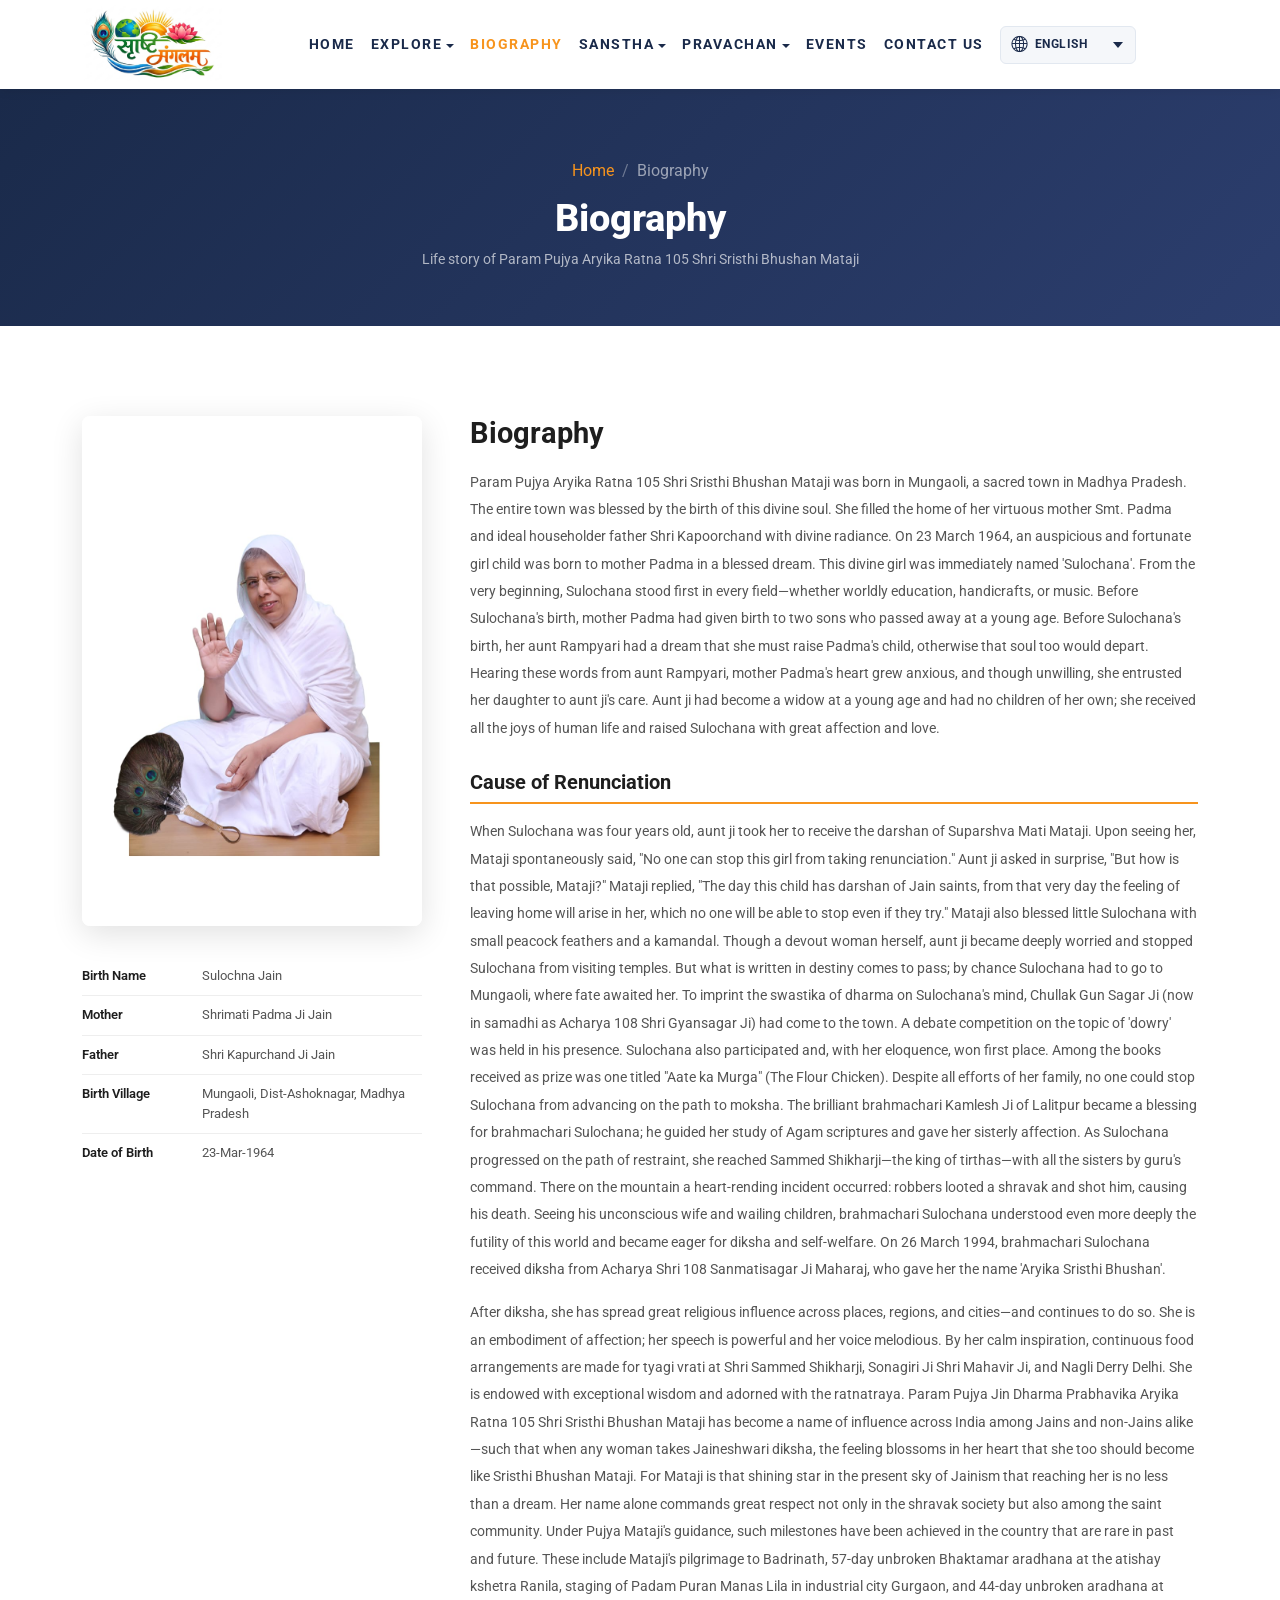
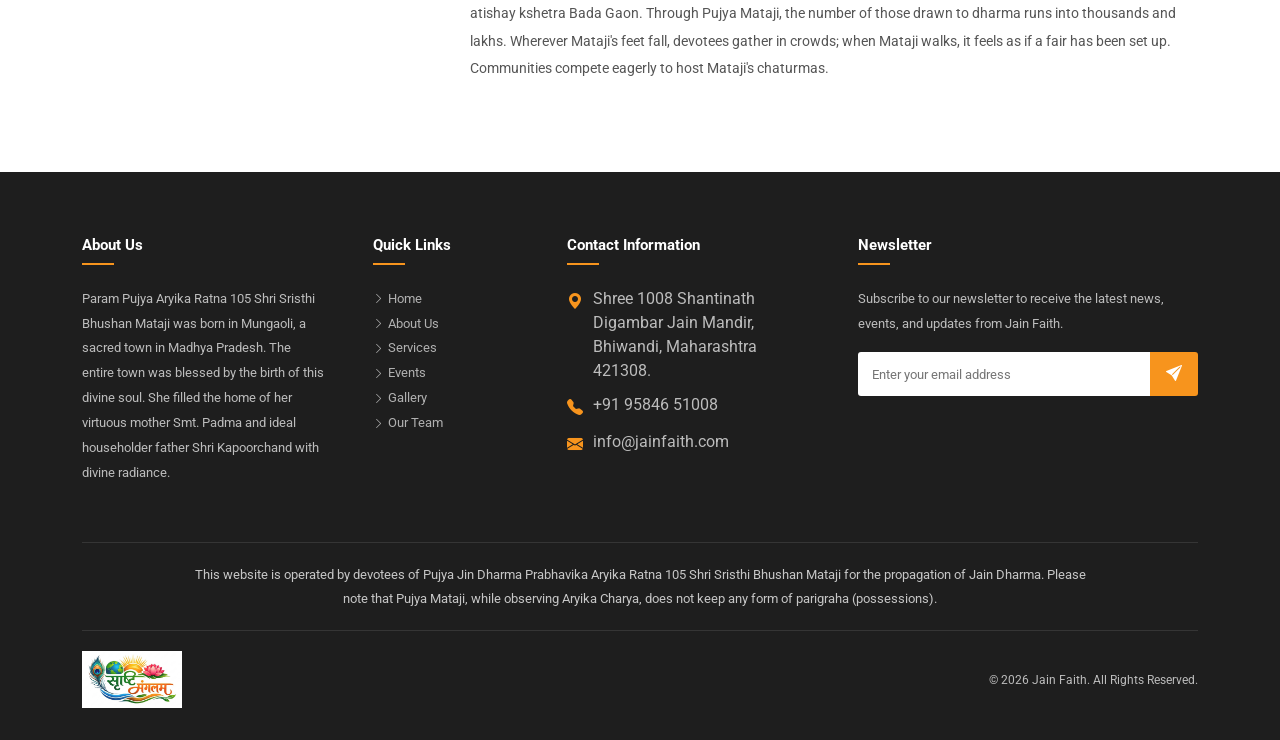
==== about.html @ cdb87679 "init repo" ====
<!DOCTYPE html>
<html lang="en">
<head>
  <meta charset="UTF-8" />
  <meta name="viewport" content="width=device-width, initial-scale=1.0" />
  <title>Srishti Bhushan Mataji</title>
  <link rel="icon" type="image/jpeg" href="assets/images/logo/logo.jpeg" />

  <link href="https://cdn.jsdelivr.net/npm/bootstrap@5.3.3/dist/css/bootstrap.min.css" rel="stylesheet" />
  <link href="https://cdn.jsdelivr.net/npm/bootstrap-icons@1.11.3/font/bootstrap-icons.min.css" rel="stylesheet" />
  <link rel="preconnect" href="https://fonts.googleapis.com" />
  <link rel="preconnect" href="https://fonts.gstatic.com" crossorigin />
  <link href="https://fonts.googleapis.com/css2?family=Roboto:ital,wght@0,100..900;1,100..900&display=swap" rel="stylesheet" />
  <link href="https://fonts.googleapis.com/css2?family=Noto+Sans+Devanagari:wght@400;500;600;700&display=swap" rel="stylesheet" />
  <link href="assets/css/lang-switcher.css" rel="stylesheet" />
  <link href="assets/css/sanstha-menu.css" rel="stylesheet" />
  <script>document.documentElement.lang=localStorage.getItem('site-lang')||'en';</script>

  <style>
    :root {
      --orange: #f7941d;
      --dark:   #1e1e1e;
      --navy:   #1a2a4a;
      --gray-bg:#f5f5f5;
      --text:   #555;
    }

    * { box-sizing: border-box; }
    body { font-family: 'Roboto', 'Noto Sans Devanagari', sans-serif; font-optical-sizing: auto; font-variation-settings: "wdth" 100; color: var(--text); overflow-x: hidden; }
    a    { text-decoration: none; }
    h1,h2,h3,h4,h5 { color: var(--dark); }

    .navbar {
      background: #fff;
      box-shadow: 0 2px 10px rgba(0,0,0,.08);
      padding: 0;
    }
    .navbar-brand img { width: 140px; height: auto; object-fit: contain; }
    .navbar-nav .nav-link {
      font-size: .85rem; font-weight: 700; color: var(--navy);
      padding: 28px 22px; letter-spacing: 1.5px;
      text-transform: uppercase; transition: color .2s;
    }
    .navbar-nav .nav-link:hover,
    .navbar-nav .nav-link.active { color: var(--orange); }
    .navbar-nav .dropdown-toggle::after { vertical-align: middle; margin-left: 4px; }
    .dropdown-menu {
      border: none; border-top: 3px solid var(--orange);
      border-radius: 0 0 4px 4px;
      box-shadow: 0 8px 24px rgba(0,0,0,.1);
      min-width: 180px; padding: 8px 0;
    }
    .dropdown-item {
      font-size: .78rem; font-weight: 600;
      letter-spacing: .8px; text-transform: uppercase;
      color: var(--navy); padding: 9px 20px;
      transition: color .2s, background .2s;
    }
    .dropdown-item:hover { color: var(--orange); background: #fdf6ee; }

    .page-hero {
      background: linear-gradient(135deg, var(--navy) 0%, #2c3e6e 100%);
      padding: 70px 0 55px;
      text-align: center;
    }
    .page-hero h1 { color: #fff; font-size: 2.4rem; font-weight: 800; margin-bottom: 8px; }
    .page-hero p  { color: rgba(255,255,255,.65); font-size: .9rem; margin: 0; }
    .breadcrumb   { background: transparent; justify-content: center; margin-bottom: 12px; }
    .breadcrumb-item a { color: var(--orange); }
    .breadcrumb-item.active { color: rgba(255,255,255,.55); }
    .breadcrumb-item + .breadcrumb-item::before { color: rgba(255,255,255,.35); }

    .about-section { padding: 90px 0; background: #fff; }
    .about-img-wrap {
      display: inline-block;
      border-radius: 8px;
      overflow: hidden;
      box-shadow: 0 8px 32px rgba(0,0,0,.12);
    }
    .about-img-wrap img {
      width: 100%;
      max-width: 420px;
      display: block;
      object-fit: cover;
    }
    .bio-details {
      margin-top: 24px;
      text-align: left;
      max-width: 420px;
      margin-left: auto;
      margin-right: auto;
    }
    .bio-details h3 {
      font-size: 1.1rem;
      font-weight: 700;
      color: var(--dark);
      margin-bottom: 14px;
      padding-bottom: 8px;
      border-bottom: 2px solid var(--orange);
      text-align: center;
    }
    .bio-details dl { margin: 0; }
    .bio-detail-row {
      display: flex;
      gap: 12px;
      padding: 9px 0;
      border-bottom: 1px solid #eee;
      font-size: .84rem;
      line-height: 1.5;
    }
    .bio-detail-row:last-child { border-bottom: none; }
    .bio-detail-row dt {
      flex: 0 0 108px;
      font-weight: 600;
      color: var(--dark);
      margin: 0;
    }
    .bio-detail-row dd {
      margin: 0;
      color: var(--text);
    }
    .about-text h2 { font-size: 1.8rem; font-weight: 700; margin-bottom: 18px; }
    .about-text p  { font-size: .9rem; line-height: 1.9; margin-bottom: 16px; }
    .bio-subheading {
      font-size: 1.25rem;
      font-weight: 700;
      color: var(--dark);
      margin: 28px 0 14px;
      padding-bottom: 8px;
      border-bottom: 2px solid var(--orange);
    }
    .biography-content p:last-child { margin-bottom: 0; }

    .footer {
      background: #1e1e1e;
      color: rgba(255,255,255,.7);
      padding: 64px 0 32px;
    }
    .footer h5 {
      color: #fff; font-size: .95rem; font-weight: 700;
      margin-bottom: 22px; position: relative; padding-bottom: 10px;
    }
    .footer h5::after {
      content: ''; position: absolute; left: 0; bottom: 0;
      width: 32px; height: 2px; background: var(--orange);
    }
    .footer p, .footer li { font-size: .82rem; line-height: 1.9; }
    .footer ul { list-style: none; padding: 0; margin: 0; }
    .footer ul li a { color: rgba(255,255,255,.65); font-size: .82rem; transition: color .2s; }
    .footer ul li a:hover { color: var(--orange); }
    .footer .contact-item { display: flex; gap: 10px; align-items: flex-start; margin-bottom: 10px; }
    .footer .contact-item i { color: var(--orange); margin-top: 3px; flex-shrink: 0; }
    .newsletter-form { display: flex; margin-top: 14px; }
    .newsletter-form input {
      flex: 1; padding: 10px 14px; border: none;
      border-radius: 3px 0 0 3px; font-size: .82rem; outline: none;
    }
    .newsletter-form button {
      background: var(--orange); color: #fff; border: none;
      padding: 10px 16px; border-radius: 0 3px 3px 0;
      cursor: pointer; transition: background .2s;
    }
    .newsletter-form button:hover { background: #e0840f; }
    .footer-disclaimer {
      border-top: 1px solid rgba(255,255,255,.1);
      margin-top: 40px; padding-top: 20px;
      text-align: center;
    }
    .footer-disclaimer p {
      margin: 0 auto;
      font-size: .82rem; line-height: 1.8;
      color: rgba(255,255,255,.75);
      max-width: 900px;
    }
    .footer-bottom {
      border-top: 1px solid rgba(255,255,255,.1);
      margin-top: 20px; padding-top: 20px;
      display: flex; align-items: center;
      justify-content: space-between; flex-wrap: wrap; gap: 12px;
    }
    .footer-bottom p { margin: 0; font-size: .78rem; }
    .footer-logo { display: flex; align-items: center; gap: 8px; color: #fff; font-weight: 700; }
    .footer-logo img { width: 100px; height: auto; object-fit: contain; mix-blend-mode: lighten; }

    .anim-fade-up {
      opacity: 0; transform: translateY(40px);
      transition: opacity .6s ease, transform .6s ease;
    }
    .anim-fade-left {
      opacity: 0; transform: translateX(-45px);
      transition: opacity .65s ease, transform .65s ease;
    }
    .anim-fade-up.animate-in,
    .anim-fade-left.animate-in { opacity: 1; transform: none; }

    @media (max-width: 991px) {
      .about-img-wrap img { max-width: 100%; margin-bottom: 30px; }
    }
  </style>
</head>
<body data-i18n-title="title.about">


<!-- ══════════════════════ NAVBAR ══════════════════════ -->
<nav class="navbar navbar-expand-lg sticky-top">
  <div class="container">
    <a class="navbar-brand" href="index.html">
      <img src="assets/images/logo/logo.jpeg" alt="Logo" />
    </a>
    <button class="navbar-toggler" type="button" data-bs-toggle="collapse" data-bs-target="#navMenu">
      <span class="navbar-toggler-icon"></span>
    </button>
    <div class="collapse navbar-collapse" id="navMenu">
      <ul class="navbar-nav mx-auto mb-2 mb-lg-0">
        <li class="nav-item"><a class="nav-link" href="index.html" data-i18n="nav.home">Home</a></li>
        <li class="nav-item dropdown">
          <a class="nav-link dropdown-toggle" href="#" data-bs-toggle="dropdown" data-i18n="nav.explore">Explore</a>
          <ul class="dropdown-menu">
            <li hidden><a class="dropdown-item" href="#" data-i18n="nav.sangh">Sangh</a></li>
            <li><a class="dropdown-item" href="chaturmas.html" data-i18n="nav.chaturmas">Chaturmas</a></li>
            <li hidden><a class="dropdown-item" href="#" data-i18n="nav.granth">Granth</a></li>
          </ul>
        </li>
        <li class="nav-item"><a class="nav-link active" href="about.html" data-i18n="nav.biography">Biography</a></li>
        <li class="nav-item dropdown">
          <a class="nav-link dropdown-toggle" href="#" data-bs-toggle="dropdown" aria-expanded="false" data-i18n="nav.sanstha">Sanstha</a>
          <ul class="dropdown-menu sanstha-menu">
            <li><a class="dropdown-item" href="sristhi-mangalam-foundation.html" data-i18n="svc.madhuban.title">Sristhi Mangalam Foundation, Shikhar Ji Madhuban</a></li>
            <li><a class="dropdown-item" href="sristhi-mangalam-seva-samiti.html" data-i18n="svc.seva.title">Sristhi Mangalam Seva Samiti (Reg.)</a></li>
            <li><a class="dropdown-item" href="adinath-sristhi-dharma-prabhavana-samiti.html" data-i18n="svc.adinath.title">Shri Adinath Sristhi Dharma Prabhavana Samiti, Sammed Shikhar Ji</a></li>
            <li><a class="dropdown-item" href="sristhi-mangalam-samiti-mahavir-ji.html" data-i18n="svc.mahavir.title">Sristhi Mangalam Samiti, Shri Mahavir Ji</a></li>
            <li><a class="dropdown-item" href="aadi-sristhi-cancer-trust.html" data-i18n="svc.cancer.title">Aadi Sristhi Cancer Trust</a></li>
            <li><a class="dropdown-item" href="nijashray.html" data-i18n="svc.nijashray.title">Nijashray</a></li>
          </ul>
        </li>
        <li class="nav-item dropdown">
          <a class="nav-link dropdown-toggle" href="#" data-bs-toggle="dropdown" data-i18n="nav.pravachan">Pravachan</a>
          <ul class="dropdown-menu">
            <li><a class="dropdown-item" href="pravachan.html?tab=video" data-i18n="nav.video">Video</a></li>
            <li><a class="dropdown-item" href="pravachan.html?tab=shorts" data-i18n="nav.shorts">Shorts</a></li>
          </ul>
        </li>
        <li class="nav-item"><a class="nav-link" href="events.html" data-i18n="nav.events">Events</a></li>
        <li class="nav-item"><a class="nav-link" href="contact.html" data-i18n="nav.contact">Contact Us</a></li>
        <li class="nav-item lang-switcher">
          <div class="lang-select-wrap">
            <i class="bi bi-globe2" aria-hidden="true"></i>
            <select id="langSelect" class="lang-select" aria-label="Select language">
              <option value="en">English</option>
              <option value="hi">हिंदी</option>
            </select>
          </div>
        </li>
      </ul>
    </div>
  </div>
</nav>

<!-- ══════════════════════ PAGE HERO ══════════════════════ -->
<section class="page-hero">
  <div class="container">
    <nav aria-label="breadcrumb">
      <ol class="breadcrumb">
        <li class="breadcrumb-item"><a href="index.html" data-i18n="nav.home">Home</a></li>
        <li class="breadcrumb-item active" data-i18n="breadcrumb.biography">Biography</li>
      </ol>
    </nav>
    <h1 data-i18n="about.heading">Biography</h1>
    <p data-i18n="about.heroSub">A few words about Param Pujya Aryika Ratna Shri Sristhi Bhushan Mataji</p>
  </div>
</section>

<!-- ══════════════════════ ABOUT CONTENT ══════════════════════ -->
<section class="about-section">
  <div class="container">
    <div class="row align-items-start g-5">
      <div class="col-lg-4 text-center anim-fade-left">
        <div class="about-img-wrap">
          <img
            src="assets/images/slide_img/sristhi.jpeg"
            alt="Sristhi"
          />
        </div>
        <div class="bio-details">
          <!-- <h3 data-i18n="about.bioDetails.title">जीवनी</h3> -->
          <dl>
            <div class="bio-detail-row">
              <dt data-i18n="about.bioDetails.birthNameLabel">जन्म नाम</dt>
              <dd data-i18n="about.bioDetails.birthName">Sulochna Jain</dd>
            </div>
            <div class="bio-detail-row">
              <dt data-i18n="about.bioDetails.motherLabel">माता</dt>
              <dd data-i18n="about.bioDetails.mother">Shrimati Padma Ji Jain</dd>
            </div>
            <div class="bio-detail-row">
              <dt data-i18n="about.bioDetails.fatherLabel">पिता</dt>
              <dd data-i18n="about.bioDetails.father">Shri Kapurchand Ji Jain</dd>
            </div>
            <div class="bio-detail-row">
              <dt data-i18n="about.bioDetails.birthPlaceLabel">जन्म ग्राम</dt>
              <dd data-i18n="about.bioDetails.birthPlace">Mungaoli, Dist-Ashoknagar, Madhya Pradesh</dd>
            </div>
            <div class="bio-detail-row">
              <dt data-i18n="about.bioDetails.birthDateLabel">जन्म दिनांक</dt>
              <dd data-i18n="about.bioDetails.birthDate">23-Mar-1964</dd>
            </div>
          </dl>
        </div>
      </div>
      <div class="col-lg-8 about-text anim-fade-up">
        <h2 data-i18n="about.heading">Biography</h2>
        <div class="biography-content">
          <p data-i18n="about.textShort">परम पूज्य आर्यिका रत्न 105 श्री सृष्टी भूषण माताजी का जन्म मध्य प्रदेश की पावन धरा पर बसने वाले मुंगावली में हुआ।</p>
          <h3 class="bio-subheading" data-i18n="about.part2Title">वैराग का कारण</h3>
          <p data-i18n="about.part2">जब सुलोचना 4 वर्ष की थी तो ताई जी सुपार्श्व मति माताजी के दर्शनों के लिए उन्हें उनके पास लेकर गई...</p>
          <p data-i18n="about.part3">दीक्षा के उपरांत उन्होंने जगह-जगह, अनेक प्रांतों, नगरों में महती धर्म प्रभावना की और कर रही हैं।</p>
        </div>
      </div>
    </div>
  </div>
</section>

<!-- ══════════════════════ FOOTER ══════════════════════ -->
<footer class="footer">
  <div class="container">
    <div class="row g-5">
      <div class="col-lg-3 col-md-6">
        <h5 data-i18n="footer.aboutTitle">About Us</h5>
        <p data-i18n="footer.aboutText">Param Pujya Aryika Ratna 105 Shri Sristhi Bhushan Mataji was born in Mungaoli, a sacred town in Madhya Pradesh. The entire town was blessed by the birth of this divine soul. She filled the home of her virtuous mother Smt. Padma and ideal householder father Shri Kapoorchand with divine radiance.</p>
      </div>
      <div class="col-lg-2 col-md-6">
        <h5 data-i18n="footer.quickLinks">Quick Links</h5>
        <ul>
          <li><a href="index.html"><i class="bi bi-chevron-right me-1" style="font-size:.7rem"></i><span data-i18n="footer.link.home">Home</span></a></li>
          <li><a href="about.html"><i class="bi bi-chevron-right me-1" style="font-size:.7rem"></i><span data-i18n="footer.link.about">About Us</span></a></li>
          <li><a href="sanstha.html#services"><i class="bi bi-chevron-right me-1" style="font-size:.7rem"></i><span data-i18n="footer.link.services">Services</span></a></li>
          <li><a href="events.html"><i class="bi bi-chevron-right me-1" style="font-size:.7rem"></i><span data-i18n="footer.link.blog">Events</span></a></li>
          <li><a href="index.html#gallery"><i class="bi bi-chevron-right me-1" style="font-size:.7rem"></i><span data-i18n="footer.link.gallery">Gallery</span></a></li>
          <li><a href="index.html#team"><i class="bi bi-chevron-right me-1" style="font-size:.7rem"></i><span data-i18n="footer.link.team">Our Team</span></a></li>
        </ul>
      </div>
      <div class="col-lg-3 col-md-6">
        <h5 data-i18n="footer.contactInfo">Contact Information</h5>
        <div class="contact-item"><i class="bi bi-geo-alt-fill"></i><span data-i18n="site.address"></span></div>
        <div class="contact-item"><i class="bi bi-telephone-fill"></i><span data-config-text="phone"></span></div>
        <div class="contact-item"><i class="bi bi-envelope-fill"></i><span data-config-text="email"></span></div>
      </div>
      <div class="col-lg-4 col-md-6">
        <h5 data-i18n="footer.newsletter">Newsletter</h5>
        <p data-i18n="footer.newsletterText">Subscribe to our newsletter to receive the latest news, events, and updates from Jain Faith.</p>
        <div class="newsletter-form">
          <input type="email" data-i18n-placeholder="footer.ph.email" placeholder="Enter your email address" />
          <button type="submit"><i class="bi bi-send-fill"></i></button>
        </div>
      </div>
    </div>
    <div class="footer-disclaimer">
      <p data-i18n="footer.disclaimer">यह वेबसाइट पूज्य जिनधर्म प्रभाविका आर्यिका रत्न 105 श्री सृष्टि भूषण माता जी के भक्तों द्वारा जिन धर्म की प्रभावना हेतु चलाई जा रही है। ध्यान रहे, पूज्य माता जी आर्यिका चर्या पालन करते हुए किसी भी प्रकार के परिग्रह को अपने पास नहीं रखती हैं।</p>
    </div>
    <div class="footer-bottom">
      <div class="footer-logo">
        <img src="assets/images/logo/logo.jpeg" alt="Logo" />
      </div>
      <p data-i18n="footer.copyright">&copy; 2026 Jain Faith. All Rights Reserved.</p>
    </div>
  </div>
</footer>

<script src="https://cdn.jsdelivr.net/npm/bootstrap@5.3.3/dist/js/bootstrap.bundle.min.js"></script>
<script src="assets/js/site-config.js"></script>
<script src="assets/js/translations.js"></script>
<script src="assets/js/biography.js"></script>
<script src="assets/js/i18n.js"></script>
<script>
  const observer = new IntersectionObserver((entries) => {
    entries.forEach(entry => {
      if (entry.isIntersecting) {
        entry.target.classList.add('animate-in');
        observer.unobserve(entry.target);
      }
    });
  }, { threshold: 0.15 });

  document.querySelectorAll('.anim-fade-up, .anim-fade-left').forEach(el => observer.observe(el));
</script>
</body>
</html>
---- assets/css/lang-switcher.css ----
/* Language switcher in navbar */
.lang-switcher {
  display: flex;
  align-items: center;
  padding: 18px 0 18px 8px;
}

.lang-select-wrap {
  display: flex;
  align-items: center;
  gap: 8px;
  background: #f5f7fa;
  border: 1px solid #e2e8f0;
  border-radius: 6px;
  padding: 6px 12px 6px 10px;
  transition: border-color .2s, box-shadow .2s;
}

.lang-select-wrap:hover,
.lang-select-wrap:focus-within {
  border-color: var(--orange, #f7941d);
  box-shadow: 0 0 0 3px rgba(247, 148, 29, .12);
}

.lang-select-wrap i {
  color: #1a2a4a;
  font-size: 1rem;
  flex-shrink: 0;
}

.lang-select {
  border: none;
  background: transparent;
  font-family: 'Roboto', 'Noto Sans Devanagari', sans-serif;
  font-size: .78rem;
  font-weight: 700;
  letter-spacing: .5px;
  text-transform: uppercase;
  color: #1a2a4a;
  cursor: pointer;
  padding: 2px 20px 2px 0;
  outline: none;
  appearance: none;
  background-image: url("data:image/svg+xml,%3Csvg xmlns='http://www.w3.org/2000/svg' width='10' height='6' viewBox='0 0 10 6'%3E%3Cpath fill='%231a2a4a' d='M0 0l5 6 5-6z'/%3E%3C/svg%3E");
  background-repeat: no-repeat;
  background-position: right center;
  min-width: 88px;
}

html[lang="hi"] body {
  font-family: 'Roboto', 'Noto Sans Devanagari', sans-serif;
}

@media (max-width: 991px) {
  .lang-switcher {
    padding: 12px 22px;
  }
  .lang-select-wrap {
    width: 100%;
  }
  .lang-select {
    flex: 1;
    min-width: 0;
  }
}
---- assets/css/sanstha-menu.css ----
.navbar-nav .sanstha-menu {
  width: min(28rem, calc(100vw - 2rem));
}

.navbar-nav .sanstha-menu .dropdown-item {
  white-space: normal;
  overflow-wrap: anywhere;
  text-transform: none;
  line-height: 1.6;
}

.navbar-nav .sanstha-menu .dropdown-item.active {
  background: #fdf6ee;
  color: var(--orange, #f7941d);
}

@media (max-width: 991px) {
  .navbar-nav .sanstha-menu { width: 100%; }
}
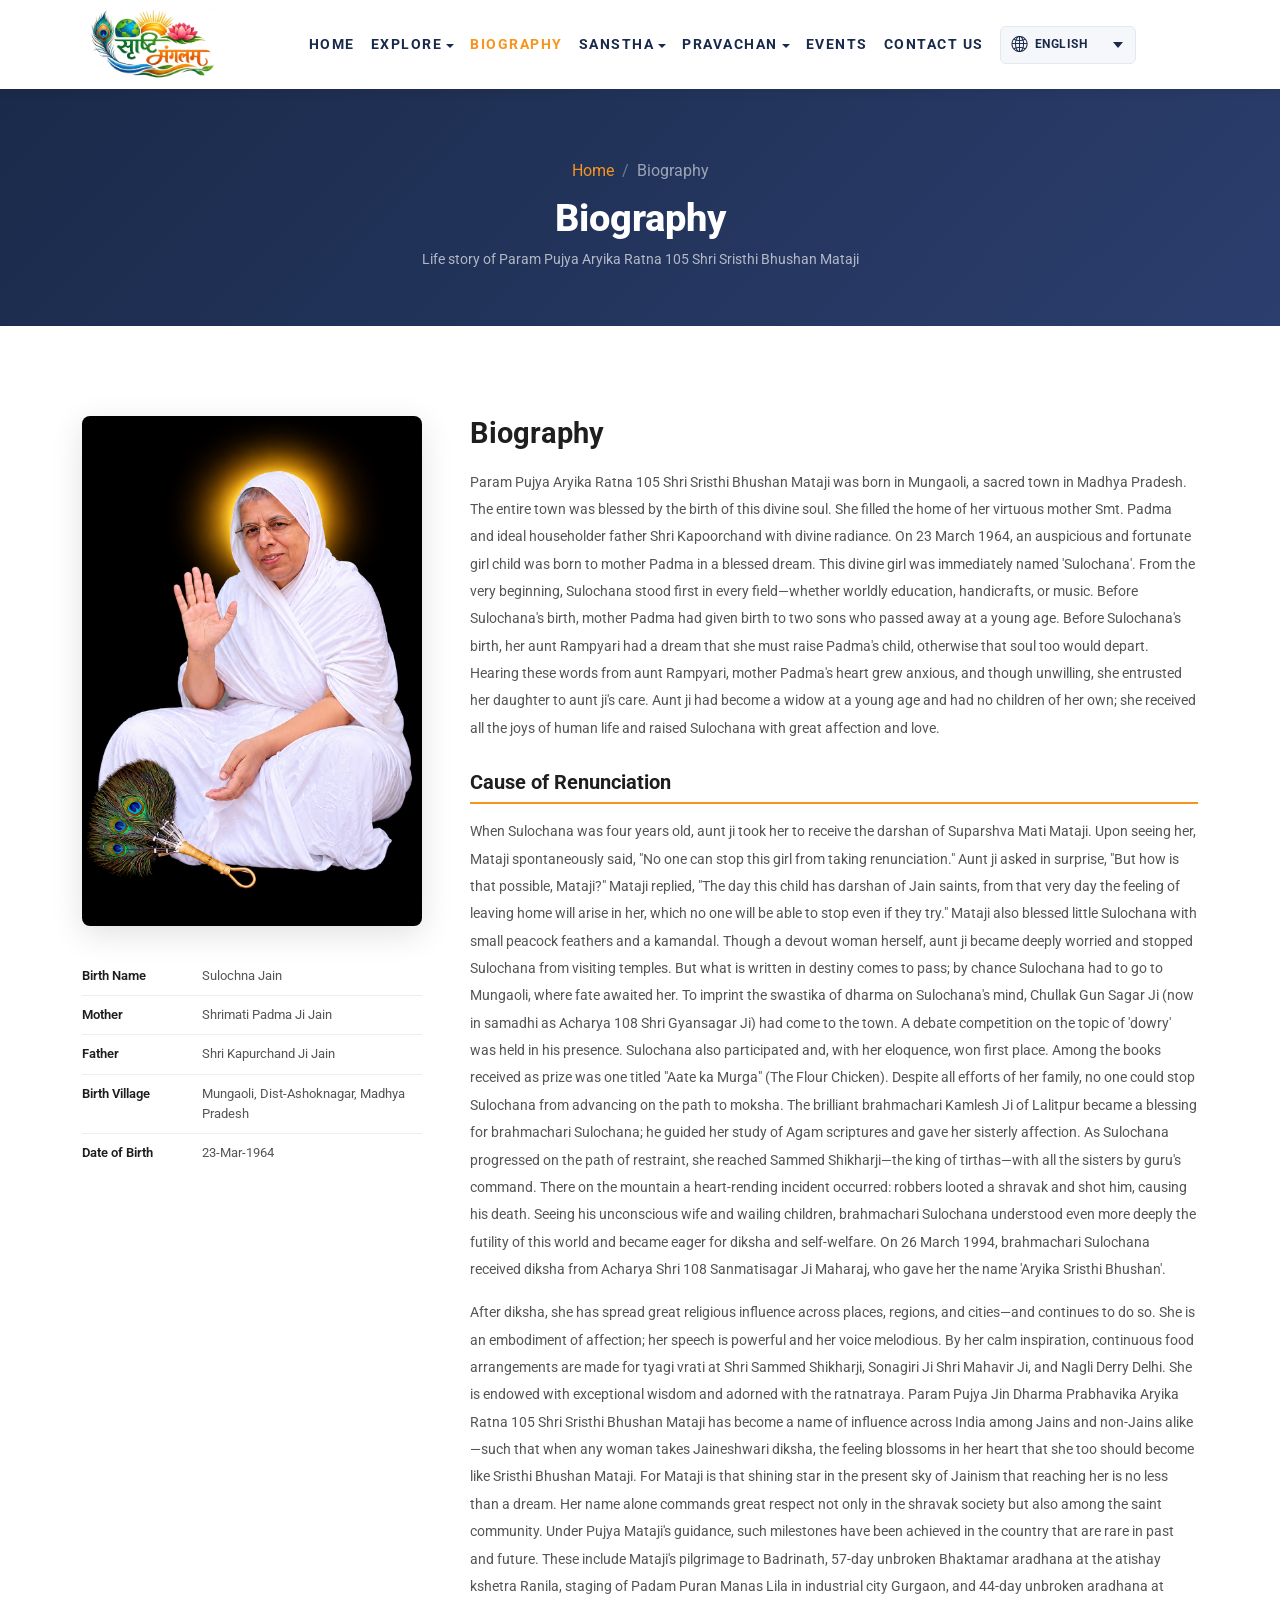
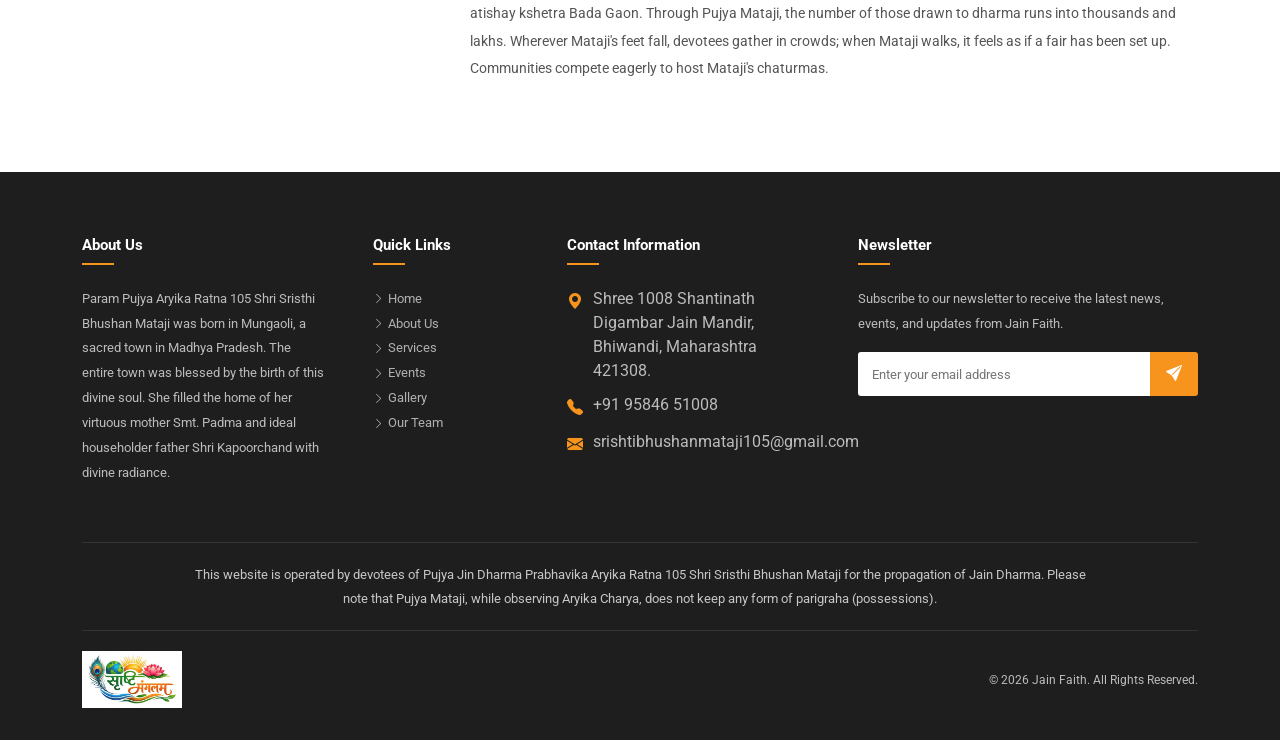
==== commit c1939d31: "updated the web page responsiveness" ====
--- a/about.html
+++ b/about.html
@@ -277,7 +277,7 @@
       <div class="col-lg-4 text-center anim-fade-left">
         <div class="about-img-wrap">
           <img
-            src="assets/images/slide_img/sristhi.jpeg"
+            src="assets/images/slide_img/sristhi.png"
             alt="Sristhi"
           />
         </div>
